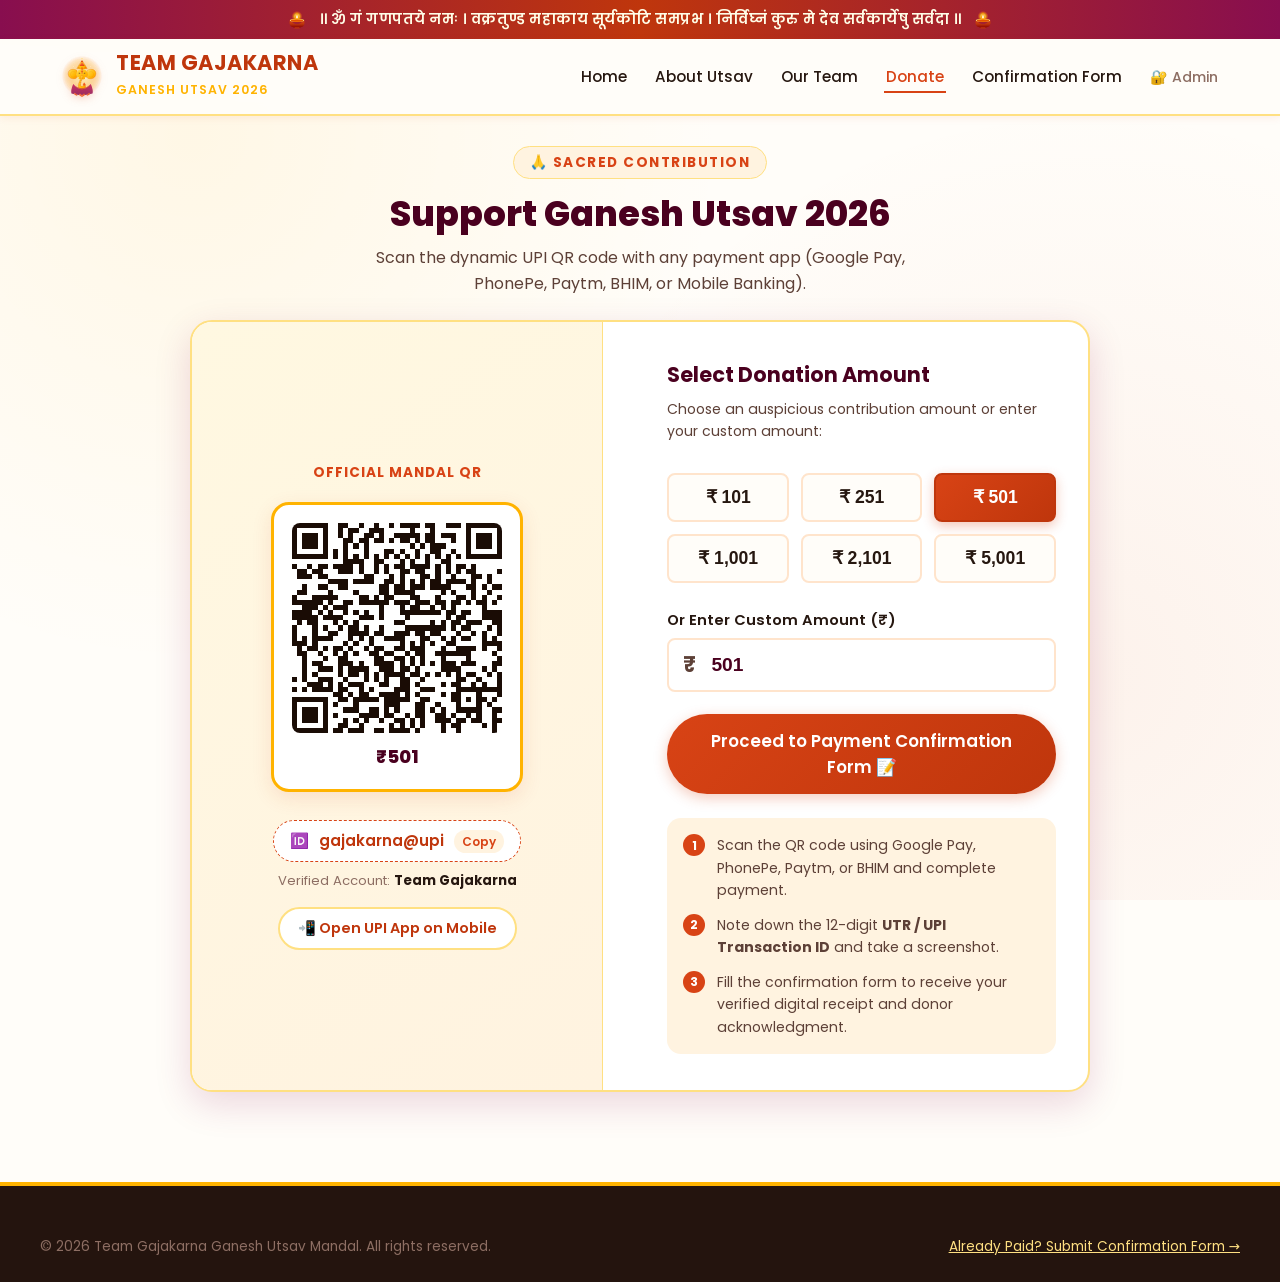
==== donate.html @ fb1ebf17 "first commit" ====
<!DOCTYPE html>
<html lang="en">
<head>
  <meta charset="UTF-8">
  <meta name="viewport" content="width=device-width, initial-scale=1.0">
  <title>Donate via UPI QR | Team Gajakarna Ganesh Utsav 2026</title>
  <link rel="preconnect" href="https://fonts.googleapis.com">
  <link rel="preconnect" href="https://fonts.gstatic.com" crossorigin>
  <link href="https://fonts.googleapis.com/css2?family=Cinzel:wght@600;700;800;900&family=Poppins:wght@400;500;600;700&display=swap" rel="stylesheet">
  <link rel="stylesheet" href="css/style.css">
  <link rel="icon" type="image/svg+xml" href="assets/ganesha.svg">
</head>
<body>

  <!-- Auspicious Top Shloka Bar -->
  <div class="top-shloka-bar">
    <img src="assets/diya.svg" alt="Diya" style="width: 20px; height: 20px;">
    <span class="shloka-text">॥ ॐ श्री गणेशाय नमः । दानेन भूतानि वशीभवन्ति दानेन वैराण्यपि यान्ति नाशम् ॥</span>
    <img src="assets/diya.svg" alt="Diya" style="width: 20px; height: 20px;">
  </div>

  <!-- Header -->
  <header class="main-header">
    <div class="nav-container">
      <a href="index.html" class="brand-logo">
        <img src="assets/ganesha.svg" alt="Team Gajakarna Logo" class="brand-icon">
        <div class="brand-text">
          <h1>TEAM GAJAKARNA</h1>
          <span>Ganesh Utsav 2026</span>
        </div>
      </a>

      <ul class="nav-links">
        <li><a href="index.html">Home</a></li>
        <li><a href="index.html#about-utsav">About Utsav</a></li>
        <li><a href="index.html#team">Our Team</a></li>
        <li><a href="donate.html" class="active">Donate</a></li>
        <li><a href="confirmation.html">Confirmation Form</a></li>
        <li><a href="login.html" style="font-size: 0.88rem; color: var(--text-muted);">🔐 Admin</a></li>
      </ul>

      <button class="mobile-menu-toggle" id="mobile-menu-btn" aria-label="Toggle Menu">☰</button>
    </div>

    <div class="mobile-drawer" id="mobile-drawer">
      <a href="index.html">🏠 Home</a>
      <a href="donate.html" style="color: var(--primary); font-weight: 700;">💰 Donate</a>
      <a href="confirmation.html">📝 Submit Confirmation</a>
      <a href="login.html">🔐 Admin Portal</a>
    </div>
  </header>

  <main class="container">
    <div class="section-header" style="margin-bottom: 24px;">
      <span class="section-tag">🙏 Sacred Contribution</span>
      <h2 class="section-title">Support Ganesh Utsav 2026</h2>
      <p class="section-subtitle">
        Scan the dynamic UPI QR code with any payment app (Google Pay, PhonePe, Paytm, BHIM, or Mobile Banking).
      </p>
    </div>

    <!-- Donation Main Card -->
    <div class="donation-wrapper">
      
      <!-- Left Column: Dynamic QR Scanner -->
      <div class="donation-left">
        <span style="font-size: 0.85rem; font-weight: 700; color: var(--primary); text-transform: uppercase; letter-spacing: 1px;">
          Official Mandal QR
        </span>

        <div class="qr-frame-box">
          <div id="qrcode-canvas-wrap"></div>
          <div id="qr-amount-indicator" style="margin-top: 10px; font-weight: 800; font-size: 1.1rem; color: var(--maroon);">
            ₹501
          </div>
        </div>

        <!-- UPI ID with Copy Button -->
        <div class="upi-id-pill" id="btn-copy-upi" title="Click to copy UPI ID">
          <span>🆔</span>
          <span id="display-upi-id">gajakarna@upi</span>
          <span style="font-size: 0.75rem; background: var(--bg-subtle); padding: 2px 8px; border-radius: 12px; color: var(--primary);">Copy</span>
        </div>

        <p style="font-size: 0.82rem; color: var(--text-muted); margin-top: 8px;">
          Verified Account: <strong id="display-payee-name" style="color: var(--text-primary);">Team Gajakarna</strong>
        </p>

        <!-- Mobile UPI App Direct Link -->
        <a href="upi://pay" id="btn-pay-upi-app" class="btn btn-secondary" style="margin-top: 16px; font-size: 0.9rem; padding: 8px 18px; border-radius: 50px;">
          📲 Open UPI App on Mobile
        </a>
      </div>

      <!-- Right Column: Amount Selection & Next Steps -->
      <div class="donation-right">
        <h3 style="font-size: 1.3rem; color: var(--maroon); margin-bottom: 6px;">Select Donation Amount</h3>
        <p style="font-size: 0.88rem; color: var(--text-secondary); margin-bottom: 12px;">
          Choose an auspicious contribution amount or enter your custom amount:
        </p>

        <!-- Preset Amount Pills -->
        <div class="preset-amounts-grid">
          <button type="button" class="preset-btn" data-amount="101">₹ 101</button>
          <button type="button" class="preset-btn" data-amount="251">₹ 251</button>
          <button type="button" class="preset-btn active" data-amount="501">₹ 501</button>
          <button type="button" class="preset-btn" data-amount="1001">₹ 1,001</button>
          <button type="button" class="preset-btn" data-amount="2101">₹ 2,101</button>
          <button type="button" class="preset-btn" data-amount="5001">₹ 5,001</button>
        </div>

        <!-- Custom Amount -->
        <label for="custom-amount-input" class="form-label" style="margin-top: 8px;">Or Enter Custom Amount (₹)</label>
        <div class="custom-amount-input">
          <span class="currency-symbol">₹</span>
          <input type="number" id="custom-amount-input" min="1" placeholder="Enter custom amount">
        </div>

        <!-- Next Action Button -->
        <button type="button" id="btn-proceed-confirm" class="btn btn-primary btn-block" style="font-size: 1.05rem; padding: 14px 20px;">
          Proceed to Payment Confirmation Form 📝
        </button>

        <!-- 3-Step Simple Guide -->
        <div class="pay-steps-box">
          <div class="pay-step">
            <span class="step-num">1</span>
            <span>Scan the QR code using Google Pay, PhonePe, Paytm, or BHIM and complete payment.</span>
          </div>
          <div class="pay-step">
            <span class="step-num">2</span>
            <span>Note down the 12-digit <strong>UTR / UPI Transaction ID</strong> and take a screenshot.</span>
          </div>
          <div class="pay-step">
            <span class="step-num">3</span>
            <span>Fill the confirmation form to receive your verified digital receipt and donor acknowledgment.</span>
          </div>
        </div>

      </div>

    </div>
  </main>

  <!-- Footer -->
  <footer class="main-footer" style="margin-top: 60px;">
    <div class="footer-bottom" style="border: none; padding: 0;">
      <span>© 2026 Team Gajakarna Ganesh Utsav Mandal. All rights reserved.</span>
      <a href="confirmation.html" style="color: #FFE082;">Already Paid? Submit Confirmation Form →</a>
    </div>
  </footer>

  <!-- Scripts -->
  <script src="assets/qrcode.min.js"></script>
  <script src="js/config.js"></script>
  <script src="js/main.js"></script>
  <script src="js/donate.js"></script>
</body>
</html>
---- css/style.css ----
/* ==========================================================================
   TEAM GAJAKARNA - GANESH UTSAV 2026 FESTIVE STYLESHEET
   Colors: Saffron (#E65100), Gold (#FFB300), Crimson (#880E4F), Cream (#FFFDF9)
   ========================================================================== */

:root {
  --primary: #D84315;
  --primary-light: #FF7043;
  --primary-dark: #BF360C;
  --accent-gold: #FFB300;
  --gold-glow: #FFE082;
  --festive-crimson: #880E4F;
  --maroon: #4A001F;
  --bg-main: #FFFDF9;
  --bg-card: #FFFFFF;
  --bg-subtle: #FFF3E0;
  --text-primary: #261710;
  --text-secondary: #5D4037;
  --text-muted: #8D6E63;
  --border-gold: #FFE082;
  --border-subtle: #FFE4CC;
  --success: #2E7D32;
  --warning: #F57F17;
  --danger: #C62828;
  --shadow-sm: 0 2px 8px rgba(216, 67, 21, 0.08);
  --shadow-md: 0 6px 20px rgba(216, 67, 21, 0.12);
  --shadow-lg: 0 12px 36px rgba(136, 14, 79, 0.16);
  --radius-sm: 8px;
  --radius-md: 14px;
  --radius-lg: 22px;
  --font-heading: 'Cinzel', 'Poppins', 'Segoe UI', serif;
  --font-body: 'Poppins', system-ui, -apple-system, sans-serif;
  --transition: all 0.25s cubic-bezier(0.4, 0, 0.2, 1);
}

* {
  box-sizing: border-box;
  margin: 0;
  padding: 0;
}

body {
  font-family: var(--font-body);
  background-color: var(--bg-main);
  color: var(--text-primary);
  line-height: 1.6;
  min-height: 100vh;
  display: flex;
  flex-direction: column;
  background-image: 
    radial-gradient(circle at 15% 15%, rgba(255, 179, 0, 0.08) 0%, transparent 40%),
    radial-gradient(circle at 85% 75%, rgba(216, 67, 21, 0.06) 0%, transparent 45%);
  background-attachment: fixed;
}

/* Festive Top Marquee Banner */
.top-shloka-bar {
  background: linear-gradient(90deg, #880E4F, #BF360C, #880E4F);
  color: #FFFDE7;
  font-size: 0.9rem;
  font-weight: 500;
  padding: 8px 16px;
  text-align: center;
  letter-spacing: 0.5px;
  display: flex;
  align-items: center;
  justify-content: center;
  gap: 12px;
  box-shadow: 0 2px 6px rgba(0,0,0,0.15);
}

.top-shloka-bar .shloka-text {
  font-family: 'Mukta', 'Poppins', sans-serif;
  font-weight: 600;
}

/* Navigation Header */
.main-header {
  position: sticky;
  top: 0;
  z-index: 1000;
  background: rgba(255, 253, 249, 0.96);
  backdrop-filter: blur(10px);
  border-bottom: 2px solid var(--border-gold);
  box-shadow: var(--shadow-sm);
}

.nav-container {
  max-width: 1200px;
  margin: 0 auto;
  padding: 12px 20px;
  display: flex;
  align-items: center;
  justify-content: space-between;
}

.brand-logo {
  display: flex;
  align-items: center;
  gap: 12px;
  text-decoration: none;
  color: var(--primary-dark);
}

.brand-icon {
  width: 44px;
  height: 44px;
  filter: drop-shadow(0 2px 4px rgba(216, 67, 21, 0.25));
  transition: transform 0.3s ease;
}

.brand-logo:hover .brand-icon {
  transform: rotate(5deg) scale(1.05);
}

.brand-text h1 {
  font-size: 1.3rem;
  font-weight: 700;
  line-height: 1.2;
  letter-spacing: 0.5px;
  color: var(--primary-dark);
}

.brand-text span {
  font-size: 0.78rem;
  font-weight: 600;
  color: var(--accent-gold);
  text-transform: uppercase;
  letter-spacing: 1px;
}

.nav-links {
  display: flex;
  align-items: center;
  gap: 24px;
  list-style: none;
}

.nav-links a {
  text-decoration: none;
  color: var(--text-primary);
  font-weight: 500;
  font-size: 0.95rem;
  position: relative;
  transition: var(--transition);
  padding: 6px 2px;
}

.nav-links a:hover,
.nav-links a.active {
  color: var(--primary);
}

.nav-links a::after {
  content: '';
  position: absolute;
  bottom: 0;
  left: 0;
  width: 0;
  height: 2px;
  background: var(--primary);
  transition: width 0.3s ease;
}

.nav-links a:hover::after,
.nav-links a.active::after {
  width: 100%;
}

.nav-cta-btn {
  background: linear-gradient(135deg, var(--primary), var(--festive-crimson));
  color: #FFF !important;
  padding: 9px 20px !important;
  border-radius: 50px;
  box-shadow: 0 4px 14px rgba(216, 67, 21, 0.3);
  display: inline-flex;
  align-items: center;
  gap: 8px;
}

.nav-cta-btn::after {
  display: none !important;
}

.nav-cta-btn:hover {
  transform: translateY(-2px);
  box-shadow: 0 6px 18px rgba(216, 67, 21, 0.45);
  color: #FFF !important;
}

.mobile-menu-toggle {
  display: none;
  background: none;
  border: none;
  cursor: pointer;
  padding: 8px;
  font-size: 1.5rem;
  color: var(--primary-dark);
}

/* Mobile Drawer */
.mobile-drawer {
  display: none;
  position: fixed;
  top: 68px;
  left: 0;
  right: 0;
  background: var(--bg-card);
  padding: 24px;
  border-bottom: 3px solid var(--accent-gold);
  box-shadow: var(--shadow-lg);
  flex-direction: column;
  gap: 16px;
  z-index: 999;
}

.mobile-drawer.open {
  display: flex;
}

.mobile-drawer a {
  text-decoration: none;
  color: var(--text-primary);
  font-size: 1.1rem;
  font-weight: 600;
  padding: 10px 0;
  border-bottom: 1px solid var(--border-subtle);
}

/* Main Content Wrapper */
main {
  flex: 1;
}

.container {
  max-width: 1200px;
  margin: 0 auto;
  padding: 30px 20px;
}

/* Section Titles */
.section-header {
  text-align: center;
  margin-bottom: 40px;
}

.section-tag {
  display: inline-flex;
  align-items: center;
  gap: 6px;
  font-size: 0.85rem;
  font-weight: 700;
  text-transform: uppercase;
  letter-spacing: 1.5px;
  color: var(--primary);
  background: var(--bg-subtle);
  border: 1px solid var(--border-gold);
  padding: 5px 16px;
  border-radius: 30px;
  margin-bottom: 12px;
}

.section-title {
  font-size: 2.2rem;
  font-weight: 800;
  color: var(--maroon);
  line-height: 1.3;
}

.section-subtitle {
  color: var(--text-secondary);
  max-width: 600px;
  margin: 8px auto 0;
  font-size: 1rem;
}

/* Festive Hero Section */
.hero-section {
  position: relative;
  padding: 60px 20px;
  background: linear-gradient(180deg, rgba(255,243,224,0.7) 0%, rgba(255,253,249,0) 100%);
  overflow: hidden;
}

.hero-grid {
  max-width: 1200px;
  margin: 0 auto;
  display: grid;
  grid-template-columns: 1.2fr 0.8fr;
  align-items: center;
  gap: 40px;
}

.hero-badge {
  display: inline-flex;
  align-items: center;
  gap: 8px;
  background: #FFF;
  border: 1.5px solid var(--accent-gold);
  padding: 6px 18px;
  border-radius: 50px;
  font-weight: 600;
  font-size: 0.95rem;
  color: var(--primary-dark);
  box-shadow: var(--shadow-sm);
  margin-bottom: 18px;
}

.hero-heading {
  font-size: 3rem;
  font-weight: 900;
  color: var(--maroon);
  line-height: 1.2;
  margin-bottom: 16px;
}

.hero-heading span.highlight {
  background: linear-gradient(135deg, var(--primary), var(--accent-gold));
  -webkit-background-clip: text;
  -webkit-text-fill-color: transparent;
}

.hero-subtext {
  font-size: 1.15rem;
  color: var(--text-secondary);
  margin-bottom: 28px;
  max-width: 540px;
}

.hero-ctas {
  display: flex;
  gap: 16px;
  flex-wrap: wrap;
}

.hero-art-container {
  text-align: center;
  position: relative;
}

.hero-ganesha-wrapper {
  position: relative;
  width: 100%;
  max-width: 420px;
  margin: 0 auto;
  animation: floatGentle 5s ease-in-out infinite;
}

@keyframes floatGentle {
  0%, 100% { transform: translateY(0px); }
  50% { transform: translateY(-10px); }
}

.hero-ganesha-img {
  width: 100%;
  height: auto;
  filter: drop-shadow(0 15px 30px rgba(136, 14, 79, 0.25));
}

/* Stats Counter Strip */
.stats-strip {
  background: linear-gradient(135deg, var(--maroon), #560027);
  color: #FFF;
  padding: 30px 20px;
  border-radius: var(--radius-lg);
  box-shadow: var(--shadow-lg);
  margin: -30px auto 50px;
  max-width: 1100px;
  border: 2px solid var(--accent-gold);
}

.stats-grid {
  display: grid;
  grid-template-columns: repeat(auto-fit, minmax(200px, 1fr));
  gap: 24px;
  text-align: center;
}

.stat-item h3 {
  font-size: 2.2rem;
  font-weight: 800;
  color: var(--accent-gold);
  line-height: 1.1;
  margin-bottom: 4px;
}

.stat-item p {
  font-size: 0.9rem;
  color: #FFE082;
  text-transform: uppercase;
  letter-spacing: 1px;
  font-weight: 500;
}

/* Event Highlights Grid */
.utsav-details-grid {
  display: grid;
  grid-template-columns: repeat(auto-fit, minmax(260px, 1fr));
  gap: 24px;
  margin-bottom: 60px;
}

.utsav-card {
  background: var(--bg-card);
  border: 1px solid var(--border-subtle);
  border-radius: var(--radius-md);
  padding: 24px;
  text-align: center;
  box-shadow: var(--shadow-sm);
  transition: var(--transition);
  position: relative;
  overflow: hidden;
}

.utsav-card::before {
  content: '';
  position: absolute;
  top: 0;
  left: 0;
  right: 0;
  height: 4px;
  background: linear-gradient(90deg, var(--primary), var(--accent-gold));
}

.utsav-card:hover {
  transform: translateY(-5px);
  box-shadow: var(--shadow-md);
  border-color: var(--accent-gold);
}

.utsav-card-icon {
  font-size: 2.5rem;
  margin-bottom: 14px;
  display: inline-block;
}

.utsav-card h3 {
  font-size: 1.25rem;
  color: var(--maroon);
  margin-bottom: 8px;
}

.utsav-card p {
  color: var(--text-secondary);
  font-size: 0.92rem;
}

/* Committee Section */
.team-grid {
  display: grid;
  grid-template-columns: repeat(auto-fit, minmax(220px, 1fr));
  gap: 20px;
  margin-bottom: 60px;
}

.team-card {
  background: var(--bg-card);
  border: 1.5px solid var(--border-subtle);
  border-radius: var(--radius-md);
  padding: 20px;
  text-align: center;
  transition: var(--transition);
}

.team-card:hover {
  border-color: var(--accent-gold);
  transform: translateY(-3px);
  box-shadow: var(--shadow-sm);
}

.team-avatar-box {
  width: 70px;
  height: 70px;
  background: var(--bg-subtle);
  border: 2px solid var(--accent-gold);
  border-radius: 50%;
  margin: 0 auto 12px;
  display: flex;
  align-items: center;
  justify-content: center;
  font-size: 1.8rem;
  color: var(--primary-dark);
}

.team-card h4 {
  font-size: 1.1rem;
  color: var(--text-primary);
  margin-bottom: 4px;
}

.team-role {
  color: var(--primary);
  font-weight: 600;
  font-size: 0.85rem;
  text-transform: uppercase;
  letter-spacing: 0.5px;
}

/* Donor Honor Wall */
.donor-wall-box {
  background: var(--bg-card);
  border: 2px solid var(--border-gold);
  border-radius: var(--radius-lg);
  padding: 30px;
  box-shadow: var(--shadow-md);
  margin-bottom: 60px;
}

.donor-wall-header {
  display: flex;
  justify-content: space-between;
  align-items: center;
  margin-bottom: 20px;
  flex-wrap: wrap;
  gap: 12px;
}

.donor-wall-list {
  display: grid;
  grid-template-columns: repeat(auto-fill, minmax(240px, 1fr));
  gap: 16px;
  max-height: 380px;
  overflow-y: auto;
  padding-right: 8px;
}

.donor-item {
  background: var(--bg-subtle);
  border-left: 4px solid var(--primary);
  border-radius: var(--radius-sm);
  padding: 12px 16px;
  display: flex;
  justify-content: space-between;
  align-items: center;
}

.donor-info h5 {
  font-size: 0.98rem;
  color: var(--text-primary);
  margin-bottom: 2px;
}

.donor-info small {
  color: var(--text-muted);
  font-size: 0.78rem;
}

.donor-badge-amount {
  font-weight: 700;
  color: var(--primary-dark);
  font-size: 1.05rem;
  background: #FFF;
  padding: 4px 10px;
  border-radius: 20px;
  border: 1px solid var(--border-gold);
}

/* ==========================================================================
   DONATION & SCANNER PAGE STYLES (donate.html)
   ========================================================================== */

.donation-wrapper {
  max-width: 900px;
  margin: 0 auto;
  display: grid;
  grid-template-columns: 1fr 1.1fr;
  gap: 32px;
  background: var(--bg-card);
  border: 2px solid var(--border-gold);
  border-radius: var(--radius-lg);
  box-shadow: var(--shadow-lg);
  overflow: hidden;
}

.donation-left {
  background: linear-gradient(145deg, #FFF8E1, #FFF3E0);
  padding: 36px 28px;
  display: flex;
  flex-direction: column;
  align-items: center;
  justify-content: center;
  text-align: center;
  border-right: 1px solid var(--border-gold);
}

.qr-frame-box {
  background: #FFFFFF;
  padding: 18px;
  border-radius: 18px;
  border: 3px solid var(--accent-gold);
  box-shadow: var(--shadow-md);
  margin: 18px 0;
  display: flex;
  flex-direction: column;
  align-items: center;
  justify-content: center;
  min-width: 250px;
  min-height: 250px;
}

#qrcode-canvas-wrap {
  width: 210px;
  height: 210px;
  display: flex;
  align-items: center;
  justify-content: center;
}

#qrcode-canvas-wrap canvas {
  width: 100% !important;
  height: 100% !important;
  border-radius: 8px;
}

.upi-id-pill {
  background: #FFF;
  border: 1.5px dashed var(--primary);
  padding: 8px 16px;
  border-radius: 50px;
  font-weight: 600;
  font-size: 0.95rem;
  color: var(--primary-dark);
  display: flex;
  align-items: center;
  gap: 10px;
  margin-top: 10px;
  cursor: pointer;
  transition: var(--transition);
}

.upi-id-pill:hover {
  background: var(--bg-subtle);
  border-color: var(--primary-dark);
}

.donation-right {
  padding: 36px 32px;
  display: flex;
  flex-direction: column;
  justify-content: center;
}

/* Preset Amount Pills */
.preset-amounts-grid {
  display: grid;
  grid-template-columns: repeat(3, 1fr);
  gap: 12px;
  margin: 18px 0;
}

.preset-btn {
  background: var(--bg-main);
  border: 2px solid var(--border-subtle);
  border-radius: var(--radius-sm);
  padding: 12px;
  font-size: 1.1rem;
  font-weight: 700;
  color: var(--text-primary);
  cursor: pointer;
  transition: var(--transition);
  text-align: center;
}

.preset-btn:hover {
  border-color: var(--primary);
  background: var(--bg-subtle);
}

.preset-btn.active {
  background: linear-gradient(135deg, var(--primary), var(--primary-dark));
  color: #FFF;
  border-color: var(--primary-dark);
  box-shadow: 0 4px 12px rgba(216, 67, 21, 0.3);
}

.custom-amount-input {
  position: relative;
  margin-bottom: 22px;
}

.custom-amount-input .currency-symbol {
  position: absolute;
  left: 16px;
  top: 50%;
  transform: translateY(-50%);
  font-size: 1.3rem;
  font-weight: 700;
  color: var(--text-secondary);
}

.custom-amount-input input {
  width: 100%;
  padding: 14px 14px 14px 42px;
  border: 2px solid var(--border-subtle);
  border-radius: var(--radius-sm);
  font-size: 1.2rem;
  font-weight: 700;
  color: var(--maroon);
  outline: none;
  transition: var(--transition);
}

.custom-amount-input input:focus {
  border-color: var(--primary);
  box-shadow: 0 0 0 3px rgba(216, 67, 21, 0.15);
}

/* Instructions Step Cards */
.pay-steps-box {
  background: var(--bg-subtle);
  border-radius: var(--radius-md);
  padding: 16px;
  margin-top: 24px;
}

.pay-step {
  display: flex;
  align-items: flex-start;
  gap: 12px;
  margin-bottom: 12px;
  font-size: 0.88rem;
  color: var(--text-secondary);
}

.pay-step:last-child {
  margin-bottom: 0;
}

.step-num {
  background: var(--primary);
  color: #FFF;
  font-weight: 700;
  width: 22px;
  height: 22px;
  border-radius: 50%;
  display: flex;
  align-items: center;
  justify-content: center;
  font-size: 0.75rem;
  flex-shrink: 0;
}

/* ==========================================================================
   FORM STYLES (confirmation.html)
   ========================================================================== */

.form-wrapper-card {
  max-width: 680px;
  margin: 0 auto;
  background: var(--bg-card);
  border: 2px solid var(--border-gold);
  border-radius: var(--radius-lg);
  padding: 36px 32px;
  box-shadow: var(--shadow-lg);
}

.form-group {
  margin-bottom: 20px;
}

.form-label {
  display: block;
  font-weight: 600;
  font-size: 0.92rem;
  color: var(--text-primary);
  margin-bottom: 6px;
}

.form-label .req {
  color: var(--danger);
}

.form-control {
  width: 100%;
  padding: 12px 16px;
  border: 1.8px solid var(--border-subtle);
  border-radius: var(--radius-sm);
  font-family: inherit;
  font-size: 0.95rem;
  color: var(--text-primary);
  background: #FFF;
  outline: none;
  transition: var(--transition);
}

.form-control:focus {
  border-color: var(--primary);
  box-shadow: 0 0 0 3px rgba(216, 67, 21, 0.12);
}

.form-row-2 {
  display: grid;
  grid-template-columns: 1fr 1fr;
  gap: 16px;
}

/* Upload Box */
.file-upload-zone {
  border: 2px dashed var(--border-gold);
  background: var(--bg-subtle);
  border-radius: var(--radius-md);
  padding: 24px;
  text-align: center;
  cursor: pointer;
  transition: var(--transition);
  position: relative;
}

.file-upload-zone:hover {
  background: #FFF8E1;
  border-color: var(--primary);
}

.upload-icon {
  font-size: 2.2rem;
  color: var(--primary);
  margin-bottom: 8px;
}

.file-preview-area {
  display: none;
  margin-top: 14px;
  position: relative;
}

.file-preview-img {
  max-height: 180px;
  border-radius: var(--radius-sm);
  box-shadow: var(--shadow-sm);
  border: 1px solid var(--border-gold);
}

.remove-file-btn {
  position: absolute;
  top: -8px;
  right: calc(50% - 100px);
  background: var(--danger);
  color: #FFF;
  border: none;
  border-radius: 50%;
  width: 26px;
  height: 26px;
  cursor: pointer;
  font-size: 0.9rem;
}

/* Generic Button Components */
.btn {
  display: inline-flex;
  align-items: center;
  justify-content: center;
  gap: 8px;
  padding: 12px 24px;
  font-family: inherit;
  font-weight: 600;
  font-size: 1rem;
  border-radius: 50px;
  border: none;
  cursor: pointer;
  text-decoration: none;
  transition: var(--transition);
}

.btn-primary {
  background: linear-gradient(135deg, var(--primary), var(--primary-dark));
  color: #FFF;
  box-shadow: 0 4px 14px rgba(216, 67, 21, 0.28);
}

.btn-primary:hover {
  transform: translateY(-2px);
  box-shadow: 0 6px 18px rgba(216, 67, 21, 0.38);
}

.btn-secondary {
  background: #FFF;
  color: var(--primary-dark);
  border: 2px solid var(--border-gold);
}

.btn-secondary:hover {
  background: var(--bg-subtle);
  border-color: var(--primary);
}

.btn-gold {
  background: linear-gradient(135deg, #FFB300, #FF8F00);
  color: #3E2723;
  font-weight: 700;
  box-shadow: 0 4px 14px rgba(255, 179, 0, 0.3);
}

.btn-gold:hover {
  transform: translateY(-2px);
  box-shadow: 0 6px 18px rgba(255, 179, 0, 0.45);
}

.btn-block {
  width: 100%;
}

/* E-Receipt Modal / Print Slip */
.receipt-modal-overlay {
  display: none;
  position: fixed;
  inset: 0;
  background: rgba(0, 0, 0, 0.65);
  backdrop-filter: blur(4px);
  z-index: 2000;
  align-items: center;
  justify-content: center;
  padding: 20px;
}

.receipt-modal-overlay.active {
  display: flex;
}

.receipt-card {
  background: #FFF;
  border: 3px solid var(--accent-gold);
  border-radius: var(--radius-lg);
  max-width: 520px;
  width: 100%;
  padding: 30px;
  box-shadow: 0 20px 40px rgba(0,0,0,0.3);
  position: relative;
  text-align: center;
  animation: popIn 0.3s cubic-bezier(0.175, 0.885, 0.32, 1.275);
}

@keyframes popIn {
  from { transform: scale(0.9); opacity: 0; }
  to { transform: scale(1); opacity: 1; }
}

.receipt-header {
  border-bottom: 2px dashed var(--border-gold);
  padding-bottom: 16px;
  margin-bottom: 18px;
}

.receipt-header h3 {
  color: var(--maroon);
  font-size: 1.4rem;
}

.receipt-row {
  display: flex;
  justify-content: space-between;
  padding: 8px 0;
  font-size: 0.95rem;
  border-bottom: 1px solid #F5F5F5;
}

.receipt-row .r-label {
  color: var(--text-muted);
}

.receipt-row .r-val {
  font-weight: 600;
  color: var(--text-primary);
}

.receipt-amount-highlight {
  font-size: 1.6rem;
  font-weight: 800;
  color: var(--success);
  margin: 16px 0;
  padding: 10px;
  background: #E8F5E9;
  border-radius: var(--radius-sm);
}

/* Toast Notifications */
.toast-container {
  position: fixed;
  bottom: 24px;
  right: 24px;
  z-index: 3000;
  display: flex;
  flex-direction: column;
  gap: 10px;
}

.toast {
  background: #2E2724;
  color: #FFF;
  padding: 12px 20px;
  border-radius: 8px;
  box-shadow: 0 4px 14px rgba(0,0,0,0.25);
  font-size: 0.95rem;
  display: flex;
  align-items: center;
  gap: 10px;
  animation: slideInRight 0.3s ease;
}

.toast.toast-success {
  background: #1B5E20;
  border-left: 4px solid var(--accent-gold);
}

.toast.toast-error {
  background: #B71C1C;
}

@keyframes slideInRight {
  from { transform: translateX(100%); opacity: 0; }
  to { transform: translateX(0); opacity: 1; }
}

/* Footer */
.main-footer {
  background: #24140E;
  color: #D7CCC8;
  padding: 50px 20px 24px;
  margin-top: auto;
  border-top: 4px solid var(--accent-gold);
}

.footer-grid {
  max-width: 1200px;
  margin: 0 auto;
  display: grid;
  grid-template-columns: 1.5fr 1fr 1fr;
  gap: 36px;
  margin-bottom: 36px;
}

.footer-col h4 {
  color: var(--accent-gold);
  font-size: 1.15rem;
  margin-bottom: 14px;
}

.footer-col p, .footer-col li {
  font-size: 0.9rem;
  line-height: 1.8;
}

.footer-col ul {
  list-style: none;
}

.footer-col a {
  color: #D7CCC8;
  text-decoration: none;
  transition: var(--transition);
}

.footer-col a:hover {
  color: var(--accent-gold);
}

.footer-bottom {
  max-width: 1200px;
  margin: 0 auto;
  padding-top: 20px;
  border-top: 1px solid rgba(255, 255, 255, 0.1);
  display: flex;
  justify-content: space-between;
  align-items: center;
  font-size: 0.85rem;
  color: #8D6E63;
  flex-wrap: wrap;
  gap: 12px;
}

/* Responsive Breakpoints */
@media (max-width: 900px) {
  .hero-grid {
    grid-template-columns: 1fr;
    text-align: center;
  }
  .hero-subtext {
    margin: 0 auto 28px;
  }
  .hero-ctas {
    justify-content: center;
  }
  .donation-wrapper {
    grid-template-columns: 1fr;
  }
  .donation-left {
    border-right: none;
    border-bottom: 1px solid var(--border-gold);
  }
  .footer-grid {
    grid-template-columns: 1fr;
  }
}

@media (max-width: 768px) {
  .nav-links {
    display: none;
  }
  .mobile-menu-toggle {
    display: block;
  }
  .hero-heading {
    font-size: 2.2rem;
  }
  .form-row-2 {
    grid-template-columns: 1fr;
  }
  .section-title {
    font-size: 1.8rem;
  }
}

/* ==========================================================================
   HOME PAGE SCANNER SECTION STYLES
   ========================================================================== */

.home-scanner-section {
  margin-bottom: 50px;
}

.home-scanner-wrapper {
  background: #FFFFFF;
  border: 2px solid var(--border-gold);
  border-radius: var(--radius-lg);
  box-shadow: var(--shadow-md);
  padding: 36px 32px;
  display: grid;
  grid-template-columns: 280px 1fr;
  gap: 36px;
  align-items: center;
  position: relative;
  overflow: hidden;
}

.home-scanner-wrapper::before {
  content: '';
  position: absolute;
  top: 0;
  left: 0;
  right: 0;
  height: 4px;
  background: linear-gradient(90deg, var(--primary), var(--accent-gold), var(--festive-crimson));
}

.home-scanner-box {
  background: linear-gradient(145deg, #FFF8E1, #FFF3E0);
  border: 2px solid var(--border-gold);
  border-radius: var(--radius-md);
  padding: 20px 16px;
  text-align: center;
  display: flex;
  flex-direction: column;
  align-items: center;
  justify-content: center;
  box-shadow: var(--shadow-sm);
}

.home-qr-frame {
  background: #FFF;
  padding: 12px;
  border-radius: 12px;
  border: 2.5px solid var(--accent-gold);
  box-shadow: var(--shadow-sm);
  width: 210px;
  height: 210px;
  display: flex;
  align-items: center;
  justify-content: center;
  margin: 10px 0;
}

.home-qr-frame img,
.home-qr-frame canvas {
  max-width: 100% !important;
  max-height: 100% !important;
  border-radius: 6px;
}

.home-scanner-content h3 {
  font-size: 1.8rem;
  font-weight: 800;
  color: var(--maroon);
  margin-bottom: 8px;
}

.home-scanner-content p {
  color: var(--text-secondary);
  font-size: 0.98rem;
  line-height: 1.6;
  margin-bottom: 16px;
}

.upi-apps-row {
  display: flex;
  gap: 10px;
  align-items: center;
  margin: 14px 0 20px;
  flex-wrap: wrap;
}

.upi-app-badge {
  background: var(--bg-subtle);
  border: 1px solid var(--border-gold);
  border-radius: 20px;
  padding: 5px 12px;
  font-size: 0.82rem;
  font-weight: 600;
  color: var(--primary-dark);
  display: inline-flex;
  align-items: center;
  gap: 6px;
}

.quick-amount-tags {
  display: flex;
  gap: 10px;
  flex-wrap: wrap;
  margin-bottom: 20px;
}

.quick-amt-btn {
  background: #FFF;
  border: 1.5px solid var(--border-subtle);
  border-radius: 8px;
  padding: 6px 14px;
  font-size: 0.95rem;
  font-weight: 700;
  color: var(--text-primary);
  text-decoration: none;
  transition: var(--transition);
}

.quick-amt-btn:hover {
  background: var(--bg-subtle);
  border-color: var(--primary);
  color: var(--primary);
}

@media (max-width: 900px) {
  .home-scanner-wrapper {
    grid-template-columns: 1fr;
    text-align: center;
    padding: 24px;
  }
  .home-scanner-box {
    margin: 0 auto;
    max-width: 280px;
  }
  .upi-apps-row,
  .quick-amount-tags {
    justify-content: center;
  }
}
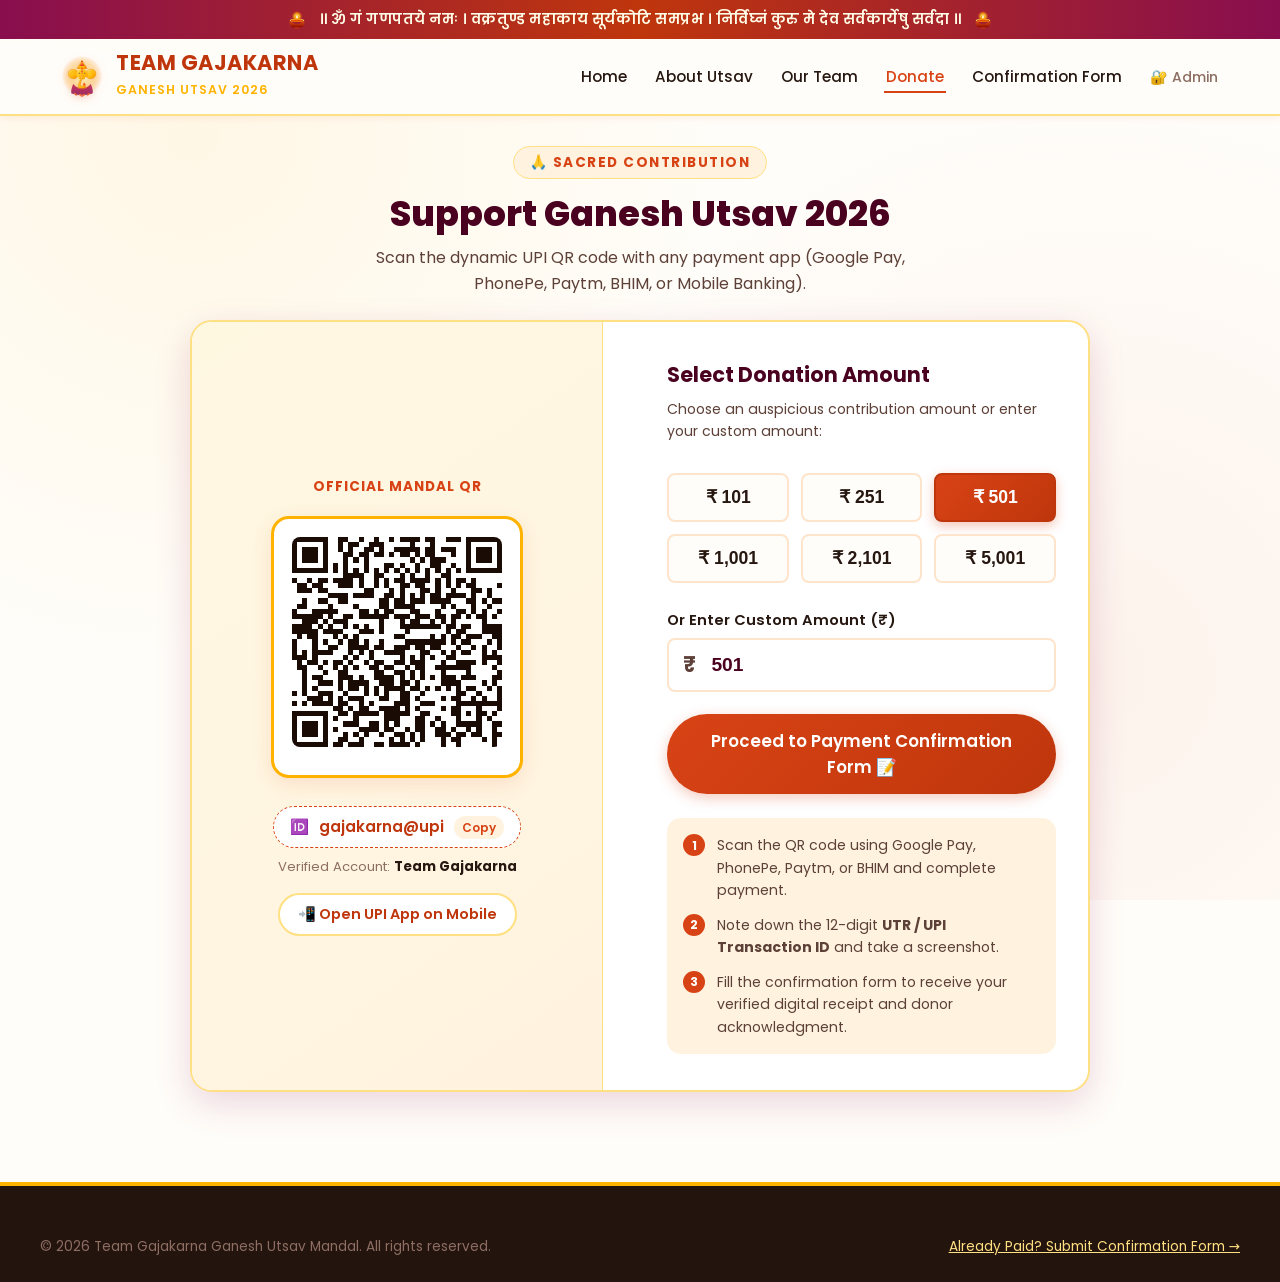
==== commit df4d6d7c: "Add home-page donation QR" ====
--- a/donate.html
+++ b/donate.html
@@ -71,7 +71,7 @@
         <div class="qr-frame-box">
           <div id="qrcode-canvas-wrap"></div>
           <div id="qr-amount-indicator" style="margin-top: 10px; font-weight: 800; font-size: 1.1rem; color: var(--maroon);">
-            ₹501
+      
           </div>
         </div>
 
